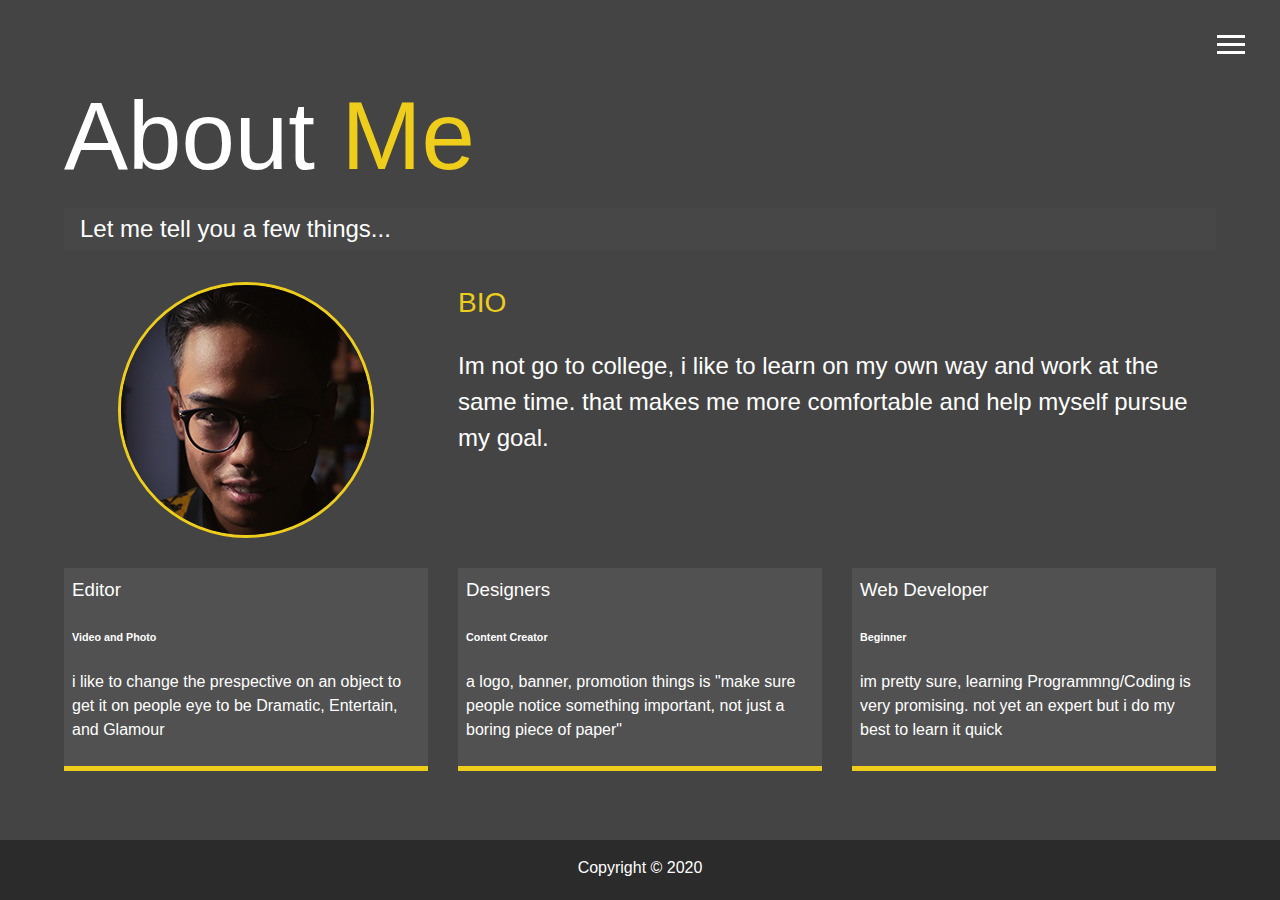
==== about.html @ dcb83b10 "Added My first Portfolio" ====
<!DOCTYPE html>
<html lang="en">

<head>
  <meta charset="UTF-8">
  <meta name="viewport" content="width=device-width, initial-scale=1.0">
  <meta http-equiv="X-UA-Compatible" content="ie=edge">
  <link rel="stylesheet" href="https://use.fontawesome.com/releases/v5.2.0/css/all.css" integrity="sha384-hWVjflwFxL6sNzntih27bfxkr27PmbbK/iSvJ+a4+0owXq79v+lsFkW54bOGbiDQ"
    crossorigin="anonymous">

  <link rel="stylesheet" href="css/main.css">
  <title>About Me</title>
</head>

<body>
  <header>
    <div class="menu-btn">
      <div class="btn-line"></div>
      <div class="btn-line"></div>
      <div class="btn-line"></div>
    </div>

    <nav class="menu">
      <div class="menu-branding">
        <div class="portrait"></div>
      </div>
      <ul class="menu-nav">
        <li class="nav-item">
          <a href="index.html" class="nav-link">
            Home
          </a>
        </li>
        <li class="nav-item current">
          <a href="about.html" class="nav-link">
            About Me
          </a>
        </li>
        <li class="nav-item">
          <a href="work.html" class="nav-link">
            My Work
          </a>
        </li>
        <li class="nav-item">
          <a href="contact.html" class="nav-link">
            How To Reach Me
          </a>
        </li>
      </ul>
    </nav>
  </header>

  <main id="about">
    <h1 class="lg-heading">
      About
      <span class="text-secondary">Me</span>
    </h1>
    <h2 class="sm-heading">
      Let me tell you a few things...
    </h2>
    <div class="about-info">
      <img src="img/me.png" alt="John Doe" class="bio-image">

      <div class="bio">
        <h3 class="text-secondary">BIO</h3>
        <p>Im not go to college, i like to learn on my own way and work at the same time. that makes me more comfortable and help myself pursue my goal.</p>
      </div>

      <div class="job job-1">
        <h3>Editor</h3>
        <h6>Video and Photo</h6>
        <p>i like to change the prespective on an object to get it on people eye to be Dramatic, Entertain, and Glamour</p>
      </div>

      <div class="job job-2">
        <h3>Designers</h3>
        <h6>Content Creator</h6>
        <p>a logo, banner, promotion things is "make sure people notice something important, not just a boring piece of paper"</p>
      </div>

      <div class="job job-3">
        <h3>Web Developer</h3>
        <h6>Beginner</h6>
        <p>im pretty sure, learning Programmng/Coding is very promising. not yet an expert but i do my best to learn it quick</p>
      </div>
    </div>
  </main>

  <footer id="main-footer">
    Copyright &copy; 2020
  </footer>

  <script src="js/main.js"></script>
</body>

</html>
---- css/main.css ----
.menu-btn {
  position: absolute;
  z-index: 3;
  right: 35px;
  top: 35px;
  cursor: pointer;
  transition: all 0.5s ease-out; }
  .menu-btn .btn-line {
    width: 28px;
    height: 3px;
    margin: 0 0 5px 0;
    background: #fff;
    transition: all 0.5s ease-out; }
  .menu-btn.close {
    transform: rotate(180deg); }
    .menu-btn.close .btn-line:nth-child(1) {
      transform: rotate(45deg) translate(5px, 5px); }
    .menu-btn.close .btn-line:nth-child(2) {
      opacity: 0; }
    .menu-btn.close .btn-line:nth-child(3) {
      transform: rotate(-45deg) translate(7px, -6px); }

.menu {
  position: fixed;
  top: 0;
  width: 100%;
  opacity: 0.9;
  visibility: hidden; }
  .menu.show {
    visibility: visible; }
  .menu-branding, .menu-nav {
    display: flex;
    flex-flow: column wrap;
    align-items: center;
    justify-content: center;
    float: left;
    width: 50%;
    height: 100vh;
    overflow: hidden; }
  .menu-nav {
    margin: 0;
    padding: 0;
    background: #373737;
    list-style: none;
    transform: translate3d(0, -100%, 0);
    transition: all 0.5s ease-out; }
    .menu-nav.show {
      transform: translate3d(0, 0, 0); }
  
  .menu .nav-item {
    transform: translate3d(600px, 0, 0);
    transition: all 0.5s ease-out; }
    .menu .nav-item.show {
      transform: translate3d(0, 0, 0); }
    .menu .nav-item.current > a {
      color: #eece1a; }
  .menu .nav-link {
    display: inline-block;
    position: relative;
    font-size: 30px;
    text-transform: uppercase;
    padding: 1rem 0;
    font-weight: 300;
    color: #fff;
    text-decoration: none;
    transition: all 0.5s ease-out; }
    .menu .nav-link:hover {
      color: chartreuse;
        transform: scale(1.25)
}

.nav-item:nth-child(1) {
  transition-delay: 0.1s; }

.nav-item:nth-child(2) {
  transition-delay: 0.2s; }

.nav-item:nth-child(3) {
  transition-delay: 0.3s; }

.nav-item:nth-child(4) {
  transition-delay: 0.4s; }

* {
  box-sizing: border-box; }

body {
  background: #444;
  color: #fff;
  height: 100%;
  margin: 0;
  font-family: 'Segoe UI', Tahoma, Geneva, Verdana, sans-serif;
  line-height: 1.5; }
  body#bg-img {
    background: url(../img/background2.jpg);
    background: rgba(68, 68, 68, 0.9), url(../img/background2.jpg);
    background-attachment: fixed;
    background-size: cover; } 

h1,
h2,
h3 {
  margin: 0;
  font-weight: 400; }
  h1.lg-heading,
  h2.lg-heading,
  h3.lg-heading {
    font-size: 6rem; }
  h1.sm-heading,
  h2.sm-heading,
  h3.sm-heading {
    margin-bottom: 2rem;
    padding: 0.2rem 1rem;
    background: rgba(73, 73, 73, 0.5); }

a {
  color: #fff;
  text-decoration: none; }

header {
  position: fixed;
  z-index: 2;
  width: 100%; }

.text-secondary {
  color: #eece1a; }

main {
  padding: 4rem;
  min-height: calc(100vh - 60px); }
  main .icons {
    margin-top: 1rem; }
    main .icons a {
      padding: 0.4rem; }
      main .icons a:hover {
        color: #eece1a;
        transition: all 0.5s ease-out; }
  main#home {
    overflow: hidden; }
    main#home h1 {
      margin-top: 20vh; }

.about-info {
  display: grid;
  grid-gap: 30px;
  grid-template-areas: 'bioimage bio bio' 'job1 job2 job3';
  grid-template-columns: repeat(3, 1fr); }
  .about-info .bio-image {
    grid-area: bioimage;
    margin: auto;
    border-radius: 50%;
    border: #eece1a 3px solid; }
  .about-info .bio {
    grid-area: bio;
    font-size: 1.5rem; }
  .about-info .job-1 {
    grid-area: job1; }
  .about-info .job-2 {
    grid-area: job2; }
  .about-info .job-3 {
    grid-area: job3; }
  .about-info .job {
    background: #515151;
    padding: 0.5rem;
    border-bottom: #eece1a 5px solid; }

.projects {
  display: grid;
  grid-gap: 0.7rem;
  grid-template-columns: repeat(3, 1fr); }
  .projects img {
    width: 100%;
    border: 3px #fff solid; }
    .projects img:hover {
      opacity: 0.5;
      border-color: #eece1a;
      transition: all 0.5s ease-out; }

.boxes {
  display: flex;
  flex-wrap: wrap;
  justify-content: space-evenly;
  align-items: center;
  margin-top: 1rem; }
  .boxes div {
    font-size: 2rem;
    border: 3px #fff solid;
    padding: 1.5rem 2.5rem;
    margin-bottom: 3rem;
    transition: all 0.5s ease-out; }
    .boxes div:hover {
      padding: 0.5rem 1.5rem;
      background: #eece1a;
      color: #000; }
      .boxes div:hover span {
        color: #000; }

.btn, .btn-dark, .btn-light {
  display: block;
  padding: 0.5rem 1rem;
  border: 0;
  margin-bottom: 0.3rem; }
  .btn:hover, .btn-dark:hover, .btn-light:hover {
    background: #eece1a;
    color: #000; }

.btn-dark {
  background: black;
  color: #fff; }

.btn-light {
  background: #c4c4c4;
  color: #333; }

#main-footer {
  text-align: center;
  padding: 1rem;
  background: #2b2b2b;
  color: #fff;
  height: 60px; }

@media screen and (min-width: 1171px) {
  .projects {
    grid-template-columns: repeat(4, 1fr); } }

@media screen and (min-width: 769px) and (max-width: 1170px) {
  .projects {
    grid-template-columns: repeat(3, 1fr); } }

@media screen and (max-width: 768px) {
  main {
    align-items: center;
    text-align: center; }
    main .lg-heading {
      line-height: 1;
      margin-bottom: 1rem; }
  ul.menu-nav,
  div.menu-branding {
    float: none;
    width: 100%;
    min-height: 0; }
    ul.menu-nav.show,
    div.menu-branding.show {
      transform: translate3d(0, 0, 0); }
  .menu-nav {
    height: 75vh;
    transform: translate3d(-100%, 0, 0);
    font-size: 24px; }
  .menu-branding {
    height: 25vh;
    transform: translate3d(100%, 0, 0); }
    .menu-branding .portrait {
      background: url("../img/me.png");
      width: 150px;
      height: 150px; }
  .about-info {
    grid-template-areas: 'bioimage' 'bio' 'job1' 'job2' 'job3';
    grid-template-columns: 1fr; }
  .projects {
    grid-template-columns: repeat(2, 1fr); } }

@media screen and (max-width: 500px) {
  main {
    padding: 2rem; }
    main #home h1 {
      margin-top: 10vh; }
    main .lg-heading {
      margin-top: 1rem;
      font-size: 5rem; }
  .projects {
    grid-template-columns: 1fr; } }
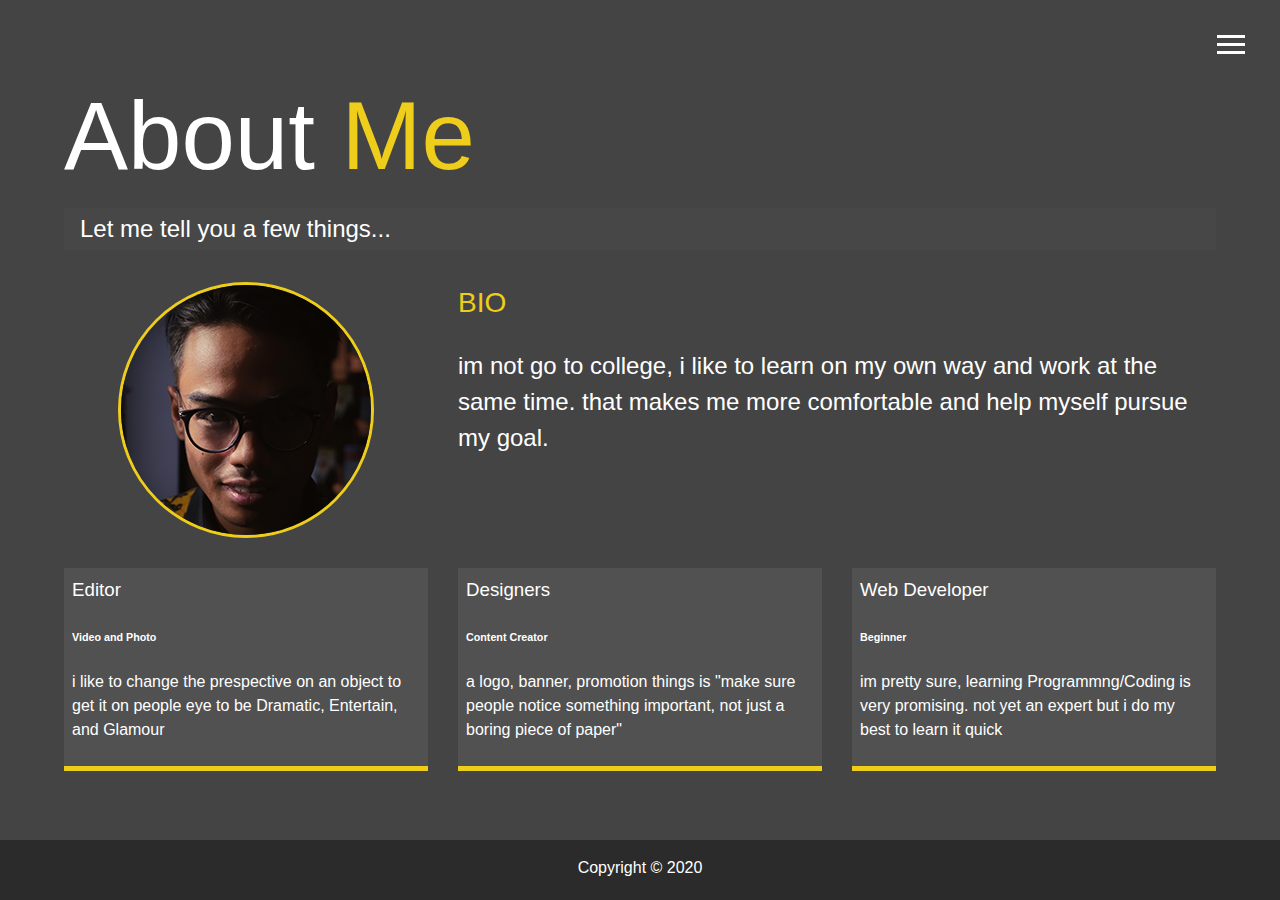
==== commit a0df8190: "Update about.html" ====
--- a/about.html
+++ b/about.html
@@ -62,7 +62,7 @@
 
       <div class="bio">
         <h3 class="text-secondary">BIO</h3>
-        <p>Im not go to college, i like to learn on my own way and work at the same time. that makes me more comfortable and help myself pursue my goal.</p>
+        <p>im not go to college, i like to learn on my own way and work at the same time. that makes me more comfortable and help myself pursue my goal.</p>
       </div>
 
       <div class="job job-1">
--- a/css/main.css
+++ b/css/main.css
@@ -249,10 +249,7 @@
   .menu-branding {
     height: 25vh;
     transform: translate3d(100%, 0, 0); }
-    .menu-branding .portrait {
-      background: url("../img/me.png");
-      width: 150px;
-      height: 150px; }
+    
   .about-info {
     grid-template-areas: 'bioimage' 'bio' 'job1' 'job2' 'job3';
     grid-template-columns: 1fr; }
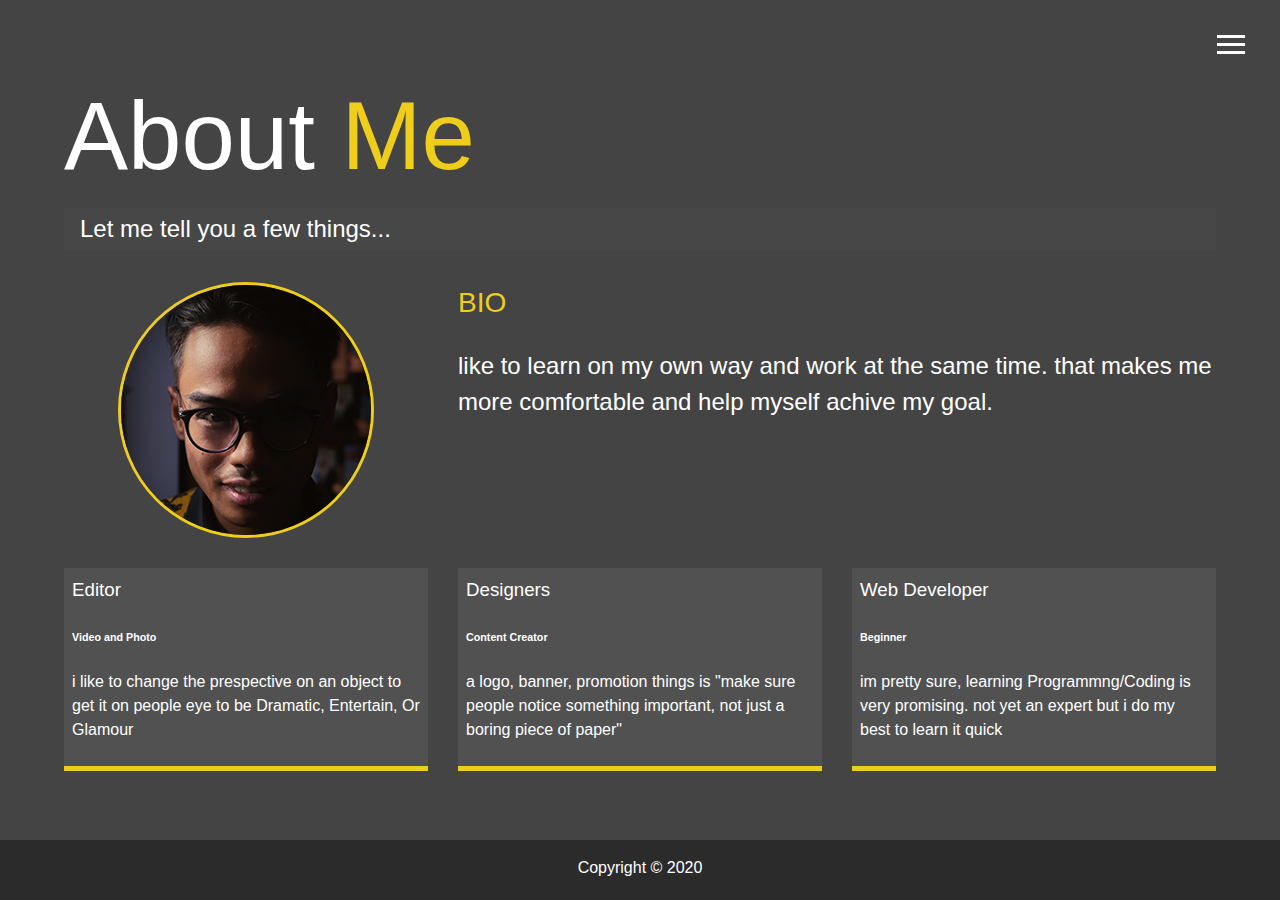
==== commit 57e60c67: "Update about.html" ====
--- a/about.html
+++ b/about.html
@@ -62,13 +62,13 @@
 
       <div class="bio">
         <h3 class="text-secondary">BIO</h3>
-        <p>im not go to college, i like to learn on my own way and work at the same time. that makes me more comfortable and help myself pursue my goal.</p>
+        <p>like to learn on my own way and work at the same time. that makes me more comfortable and help myself achive my goal.</p>
       </div>
 
       <div class="job job-1">
         <h3>Editor</h3>
         <h6>Video and Photo</h6>
-        <p>i like to change the prespective on an object to get it on people eye to be Dramatic, Entertain, and Glamour</p>
+        <p>i like to change the prespective on an object to get it on people eye to be Dramatic, Entertain, Or Glamour</p>
       </div>
 
       <div class="job job-2">
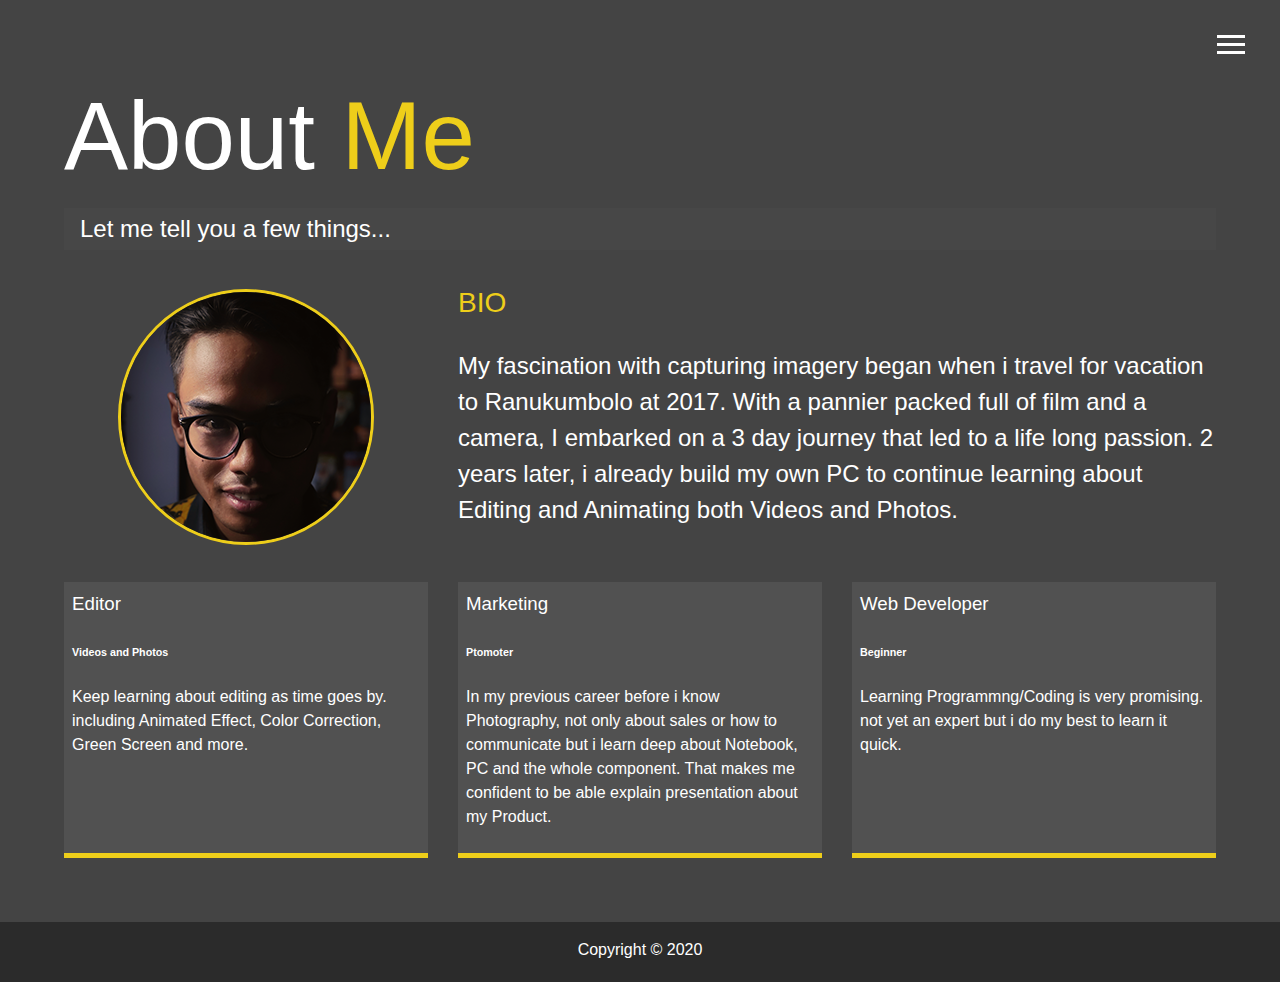
==== commit dec5d8e3: "add Work Description" ====
--- a/about.html
+++ b/about.html
@@ -62,25 +62,28 @@
 
       <div class="bio">
         <h3 class="text-secondary">BIO</h3>
-        <p>like to learn on my own way and work at the same time. that makes me more comfortable and help myself achive my goal.</p>
+        <p>My fascination with capturing imagery began when i travel for vacation to Ranukumbolo at 2017.
+          With a pannier packed full of film and a camera, I embarked on a 3 day journey that led to a life long passion.
+          2 years later, i already build my own PC to continue learning about Editing and Animating both Videos and Photos.</p>
       </div>
 
       <div class="job job-1">
         <h3>Editor</h3>
-        <h6>Video and Photo</h6>
-        <p>i like to change the prespective on an object to get it on people eye to be Dramatic, Entertain, Or Glamour</p>
+        <h6>Videos and Photos</h6>
+        <p>Keep learning about editing as time goes by. including Animated Effect, Color Correction, Green Screen and more.</p>
       </div>
 
       <div class="job job-2">
-        <h3>Designers</h3>
-        <h6>Content Creator</h6>
-        <p>a logo, banner, promotion things is "make sure people notice something important, not just a boring piece of paper"</p>
+        <h3>Marketing</h3>
+        <h6>Ptomoter</h6>
+        <p>In my previous career before i know Photography, not only about sales or how to communicate but i learn deep about Notebook, PC and the whole component.
+          That makes me confident to be able explain presentation about my Product.</p>
       </div>
 
       <div class="job job-3">
         <h3>Web Developer</h3>
         <h6>Beginner</h6>
-        <p>im pretty sure, learning Programmng/Coding is very promising. not yet an expert but i do my best to learn it quick</p>
+        <p>Learning Programmng/Coding is very promising. not yet an expert but i do my best to learn it quick.</p>
       </div>
     </div>
   </main>
--- a/css/main.css
+++ b/css/main.css
@@ -266,3 +266,171 @@
       font-size: 5rem; }
   .projects {
     grid-template-columns: 1fr; } }
+
+
+
+.section {
+  padding: 15rem 3rem;
+  border-top: 1px solid #ddd;
+
+  transition: transform 1s, opacity 1s;
+}
+
+.section--hidden {
+  opacity: 0;
+  transform: translateY(8rem);
+}
+
+.section__title {
+  max-width: 80rem;
+  margin: 0 auto 8rem auto;
+}
+
+.section__description {
+  font-size: 1.8rem;
+  font-weight: 600;
+  text-transform: uppercase;
+  color: var(--color-primary);
+  margin-bottom: 1rem;
+}
+
+.section__header {
+  font-size: 4rem;
+  line-height: 1.3;
+  font-weight: 500;
+}
+
+.header__title {
+  flex: 1;
+
+  max-width: 115rem;
+  display: grid;
+  grid-template-columns: 3fr 2fr;
+  row-gap: 3rem;
+  align-content: center;
+  justify-content: center;
+
+  align-items: start;
+  justify-items: start;
+}
+
+h4 {
+  font-size: 2.4rem;
+  font-weight: 500;
+}
+
+.header__img {
+  width: 100%;
+  grid-column: 2 / 3;
+  grid-row: 1 / span 4;
+  transform: translateY(-6rem);
+}
+
+.highlight {
+  position: relative;
+}
+
+.highlight::after {
+  display: block;
+  content: '';
+  position: absolute;
+  bottom: 0;
+  left: 0;
+  height: 100%;
+  width: 100%;
+  z-index: -1;
+  opacity: 0.7;
+  transform: scale(1.07, 1.05) skewX(-15deg);
+  background-image: var(--gradient-primary);
+}
+
+.features {
+  display: grid;
+  grid-template-columns: 1fr 1fr;
+  gap: 4rem;
+  margin: 0 12rem;
+}
+
+.features__img {
+  width: 100%;
+  border-radius: 5px;
+  box-shadow: 0 8px 12px 0 rgba(0, 0, 0, 0.2), 0 6px 20px 0 rgba(0, 0, 0, 0.19);
+}
+
+.features__feature {
+  align-self: center;
+  justify-self: center;
+  width: 70%;
+  font-size: 1.5rem;
+}
+
+.features__icon {
+  display: flex;
+  align-items: center;
+  justify-content: center;
+  background-color: var(--color-primary-opacity);
+  height: 5.5rem;
+  width: 5.5rem;
+  border-radius: 50%;
+  margin-bottom: 2rem;
+}
+
+.features__icon svg {
+  height: 2.5rem;
+  width: 2.5rem;
+  fill: var(--color-primary);
+}
+
+.features__header {
+  font-size: 2rem;
+  margin-bottom: 1rem;
+}
+
+@media screen and (min-width: 1171px) {
+  .section {
+    padding: 0 0;
+    float: none;
+  }
+  .features {
+    margin: 0;
+  }
+}
+
+@media screen and (min-width: 769px) and (max-width: 1170px) {
+  .section {
+    padding: 0 0;
+    float: none;
+    width: 100%;
+  }
+  .features {
+    grid-template-columns: 1fr;
+    margin: 0;
+  }
+}
+
+@media screen and (max-width: 768px) {
+  .section {
+    padding: 0 0;
+    float: none;
+    width: 100%;
+  }
+  .features {
+    grid-template-columns: 1fr;
+    margin: 0;
+  }
+}
+
+@media screen and (max-width: 500px) {
+  .section {
+    padding: 0 0;
+    float: none;
+    width: 100%; }
+    .section__header {
+      font-size: 2.5rem;
+    }
+  .features {
+    grid-template-columns: 1fr;
+    margin: 0;
+    gap: 2rem; }
+    
+}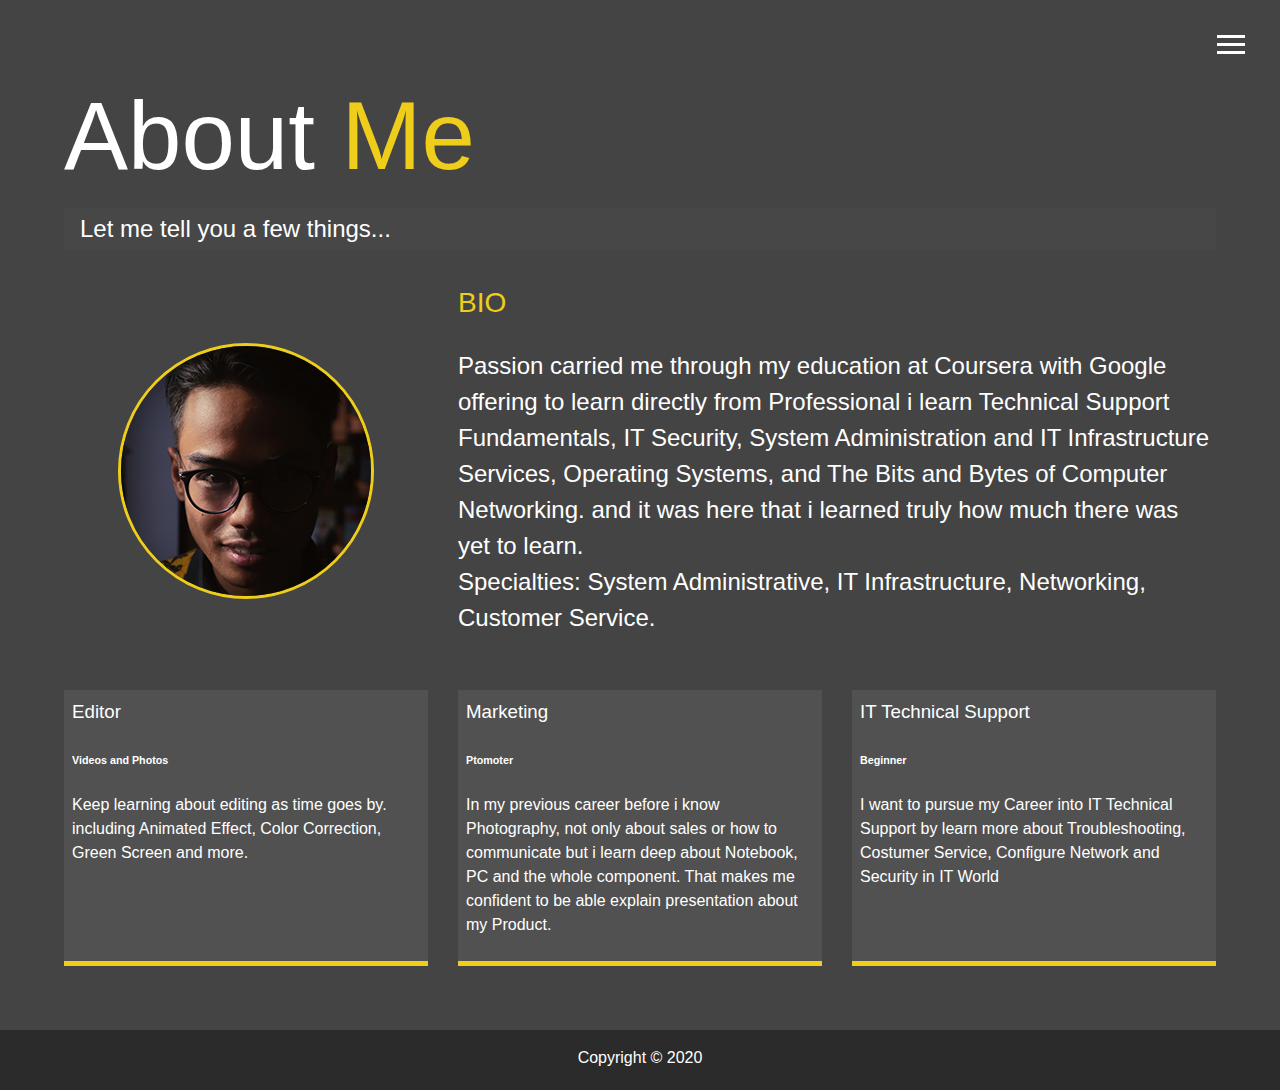
==== commit 768a5bfe: "updating december" ====
--- a/about.html
+++ b/about.html
@@ -62,9 +62,11 @@
 
       <div class="bio">
         <h3 class="text-secondary">BIO</h3>
-        <p>My fascination with capturing imagery began when i travel for vacation to Ranukumbolo at 2017.
-          With a pannier packed full of film and a camera, I embarked on a 3 day journey that led to a life long passion.
-          2 years later, i already build my own PC to continue learning about Editing and Animating both Videos and Photos.</p>
+        <p>Passion carried me through my education at Coursera with Google offering
+          to learn directly from Professional i learn Technical Support Fundamentals, IT Security,
+          System Administration and IT Infrastructure Services, Operating Systems, and The Bits and Bytes of Computer Networking. and it was here that i learned truly how much there was yet to learn.
+          <br>
+          Specialties: System Administrative, IT Infrastructure, Networking, Customer Service. </p>
       </div>
 
       <div class="job job-1">
@@ -81,9 +83,9 @@
       </div>
 
       <div class="job job-3">
-        <h3>Web Developer</h3>
+        <h3>IT Technical Support</h3>
         <h6>Beginner</h6>
-        <p>Learning Programmng/Coding is very promising. not yet an expert but i do my best to learn it quick.</p>
+        <p>I want to pursue my Career into IT Technical Support by learn more about Troubleshooting, Costumer Service, Configure Network and Security in IT World</p>
       </div>
     </div>
   </main>
